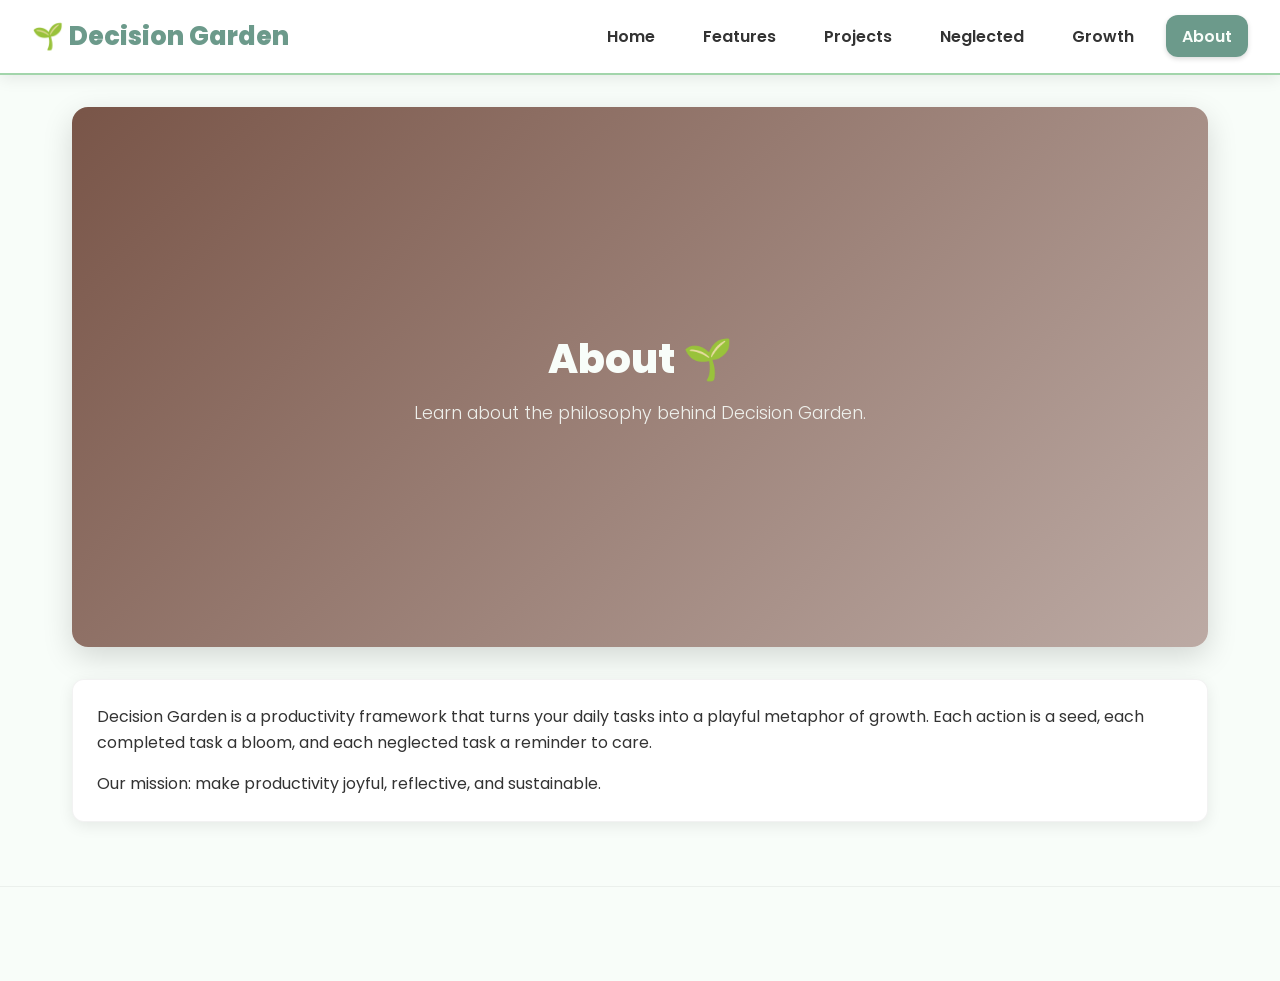
==== about.html @ 7bb875c1 "Add files via upload" ====
<!DOCTYPE html>
<html lang="en">
<head>
  <meta charset="UTF-8">
  <meta name="viewport" content="width=device-width, initial-scale=1">
  <title>Decision Garden | About</title>
  <link rel="stylesheet" href="style.css">
  <link href="https://fonts.googleapis.com/css2?family=Poppins:wght@300;400;600;700;800&display=swap" rel="stylesheet">
</head>
<body class="about">
  <div class="dashboard-wrapper">
    
    <header class="dash-header">
      <div class="logo">🌱 Decision Garden</div>
      <nav class="dash-nav">
        <ul>
          <li><a href="index.html">Home</a></li>
          <li><a href="features.html">Features</a></li>
          <li><a href="projects.html">Projects</a></li>
          <li><a href="neglected.html">Neglected</a></li>
          <li><a href="growth.html">Growth</a></li>
          <li><a href="about.html" class="active">About</a></li>
        </ul>
      </nav>
    </header>

    
    <main class="dash-main">
      <section class="hero-panel small-hero fade-in">
        <div class="hero-content">
          <h1>About 🌱</h1>
          <p>Learn about the philosophy behind Decision Garden.</p>
        </div>
      </section>

      <section class="about-content card slide-up">
        <p>
          Decision Garden is a productivity framework that turns your daily tasks into a playful metaphor of growth. 
          Each action is a seed, each completed task a bloom, and each neglected task a reminder to care.
        </p>
        <p style="margin-top:1rem;">
          Our mission: make productivity joyful, reflective, and sustainable.
        </p>
      </section>
    </main>

    
    <footer class="dash-footer fade-in">
      <p>“Plant your intentions, water with action, harvest growth.”</p>
      <p>© Decision Garden 2025</p>
    </footer>
  </div>

  
</body>
</html>
---- style.css ----
:root {
  --c-primary: #6C9A8B;
  --c-primary-dark: #5A8073;
  --c-secondary: #A2D5AB;
  --c-text-dark: #333;
  --c-text-light: #f8fdf9;
  --c-bg: #F8FDF9;
  --c-card: #fff;
  --c-wilt: #E57373;
  --c-bloom: #4CAF50;
  --c-sprout: #FFC107;
  --shadow: 0 4px 15px rgba(0,0,0,.08);
  --r-lg: 12px;
  --r-xl: 16px;
  --transition: 0.3s ease;
}

* { margin:0; padding:0; box-sizing:border-box; }
html, body { height:100%; width:100%; font-family:'Poppins',sans-serif; background:var(--c-bg); color:var(--c-text-dark); line-height:1.6; overflow-x:hidden; }
a { text-decoration:none; color:inherit; cursor:pointer; }

.dashboard-wrapper { display:flex; flex-direction:column; min-height:100vh; width:100%; }
.dash-main { flex:1; width:100%; padding:2rem; max-width:1200px; margin:0 auto; }

.dash-header { 
  background:rgba(255,255,255,.95); backdrop-filter:blur(10px);
  padding:1rem 2rem; display:flex; justify-content:space-between; align-items:center;
  box-shadow:var(--shadow); position:sticky; top:0; z-index:100; border-bottom:2px solid var(--c-secondary);
}
.logo { font-size:1.6rem; font-weight:800; color:var(--c-primary); display:flex; align-items:center; gap:.5rem; }

.dash-nav ul { list-style:none; display:flex; gap:1rem; }
.dash-nav a { padding:.6rem 1rem; border-radius:var(--r-lg); transition:var(--transition); font-weight:600; }
.dash-nav a.active { background:var(--c-primary); color:var(--c-text-light); box-shadow:0 2px 5px rgba(0,0,0,.15); }
.dash-nav a:hover:not(.active) { background:var(--c-secondary); color:var(--c-text-dark); }

.menu-toggle { display:none; font-size:1.8rem; background:none; border:none; cursor:pointer; color:var(--c-primary); }
.theme-toggle { background:var(--c-secondary); border:none; border-radius:var(--r-lg); padding:.5rem 1rem; cursor:pointer; transition:var(--transition); font-weight:600; }
.theme-toggle:hover { background:var(--c-primary); color:var(--c-text-light); }

@media(max-width:768px){
  .dash-nav { display:none; position:absolute; top:100%; left:0; width:100%; background:var(--c-card); box-shadow:0 4px 12px rgba(0,0,0,.1); padding:1rem 0; z-index:99; }
  .dash-nav.active { display:block; }
  .dash-nav ul { flex-direction:column; align-items:flex-start; padding:0 2rem; }
  .dash-nav li { width:100%; margin-bottom:.5rem; }
  .dash-nav a { display:block; width:100%; text-align:left; }
  .menu-toggle { display:block; }
}

.hero-panel { border-radius:var(--r-xl); padding:3rem; margin-bottom:2rem; text-align:center; box-shadow:0 10px 30px rgba(0,0,0,.15); width:100%; min-height:60vh; display:flex; flex-direction:column; justify-content:center; align-items:center; color:var(--c-text-light); }
.hero-panel h1 { font-size:2.5rem; font-weight:800; margin-bottom:.5rem; }
.hero-panel p { font-size:1.1rem; font-weight:300; opacity:.9; max-width:700px; }
@media(max-width:600px){
  .hero-panel { padding:2rem 1rem; min-height:50vh; }
  .hero-panel h1 { font-size:1.8rem; }
  .hero-panel p { font-size:1rem; }
}

.card, .garden-card { background:var(--c-card); border-radius:var(--r-lg); padding:1.5rem; box-shadow:var(--shadow); transition:var(--transition); border:1px solid rgba(0,0,0,.05); width:100%; }
.card:hover, .garden-card:hover { transform:translateY(-3px); box-shadow:0 8px 20px rgba(0,0,0,.12); cursor:pointer; }

.btn { background:var(--c-primary); color:var(--c-text-light); border:none; padding:.75rem 1.5rem; border-radius:var(--r-lg); font-weight:600; cursor:pointer; transition:var(--transition); text-transform:uppercase; letter-spacing:.5px; }
.btn:hover { background:var(--c-primary-dark); transform:translateY(-2px); box-shadow:0 5px 15px rgba(0,0,0,.15); }
.btn-small { padding:.5rem 1rem; font-size:.9rem; }

.add-task-panel { display:flex; gap:1rem; margin-bottom:2rem; flex-wrap:wrap; }
.add-task-panel input { flex:1; padding:1rem; border:2px solid var(--c-secondary); border-radius:var(--r-lg); font-size:1rem; transition:var(--transition); }
.add-task-panel input:focus { border-color:var(--c-primary); box-shadow:0 0 0 3px rgba(108,154,139,.3); outline:none; }
@media(max-width:600px){ .add-task-panel { flex-direction:column; } .add-task-panel button { width:100%; } }

.task-list { display:flex; flex-direction:column; gap:1rem; margin-bottom:2rem; width:100%; }
.task-card { position:relative; cursor:pointer; padding-right:3rem; border-left:6px solid var(--c-sprout); transition:var(--transition); font-weight:500; display:flex; align-items:center; }
.task-card:hover { transform:translateY(-2px); box-shadow:0 6px 15px rgba(0,0,0,.1); }
.task-card.done { opacity:.8; text-decoration:line-through; border-left-color:var(--c-bloom); }
.task-card.wilt { background:#FEF7F7; border-left-color:var(--c-wilt); opacity:.8; }

.journal-card { background:linear-gradient(to right,var(--c-secondary),var(--c-card) 70%); display:flex; justify-content:space-between; align-items:center; margin-bottom:2rem; border-radius:var(--r-xl); padding:2rem; width:100%; }
.journal-card h2 { color:var(--c-primary); font-weight:700; }
.journal-card p { margin-bottom:1rem; max-width:70%; }
@media(max-width:768px){ .journal-card { flex-direction:column; align-items:flex-start; } .journal-card p { max-width:100%; } .journal-card .btn { margin-top:1rem; width:100%; text-align:center; } }

.stats-cards, .comparison-cards, .features-grid, .garden-grid { display:grid; grid-template-columns:repeat(auto-fit,minmax(200px,1fr)); gap:1.5rem; width:100%; }
.stat-card, .garden-card, .feature-card { text-align:center; padding:1.5rem; border-radius:var(--r-lg); box-shadow:var(--shadow); transition:var(--transition); }
.stat-card h3, .garden-card h3, .feature-card h3 { font-size:1.1rem; font-weight:600; margin-bottom:.5rem; color:var(--c-primary); }
.stat-card p, .garden-card p, .feature-card p { font-size:1rem; line-height:1.4; }
.feature-card, .garden-card { background:#FAFAFA; display:flex; flex-direction:column; justify-content:center; align-items:center; cursor:pointer; }
.feature-card:hover, .garden-card:hover { transform:scale(1.05); }

footer, .dash-footer { padding:1.5rem 2rem; text-align:center; border-top:1px solid rgba(0,0,0,.05); color:#999; font-size:.9rem; margin-top:2rem; width:100%; }

@keyframes fadeIn { from { opacity:0; } to { opacity:1; } }
@keyframes slideUp { from { opacity:0; transform:translateY(20px); } to { opacity:1; transform:translateY(0); } }
.fade-in { animation:fadeIn .8s ease-out forwards; }
.slide-up { animation:slideUp .6s cubic-bezier(.25,.46,.45,.94) forwards; opacity:0; }
.task-list .card:nth-child(1){animation-delay:.2s}
.task-list .card:nth-child(2){animation-delay:.3s}
.task-list .card:nth-child(3){animation-delay:.4s}
.journal-card{animation-delay:.5s}
.stats-cards{animation-delay:.6s}

.home .hero-panel { background:linear-gradient(135deg,#6C9A8B,#A2D5AB); }
.projects .hero-panel { background:linear-gradient(135deg,#388E3C,#8BC34A); }
.neglected .hero-panel { background:linear-gradient(135deg,#FF9800,#FFCC80); }
.growth-comparison .hero-panel { background:linear-gradient(135deg,#00BCD4,#80DEEA); }
.about .hero-panel { background:linear-gradient(135deg,#795548,#BCAAA4); }
.features .hero-panel { background:linear-gradient(135deg,#5E35B1,#9575CD); }
.garden .hero-panel { background:linear-gradient(135deg,#43A047,#81C784); }

body.dark {
  --c-bg: #1A1A1A;
  --c-card: #2A2A2A;
  --c-text-dark: #EEE;
  --c-text-light: #FFF;
  --c-primary: #81C784;
  --c-primary-dark: #4CAF50;
  --c-secondary: #66BB6A;
}

body.dark {
  background: var(--c-bg);
  color: var(--c-text-dark);
}
body.dark .card, body.dark .garden-card, body.dark .feature-card, body.dark .journal-card {
  background: var(--c-card);
  color: var(--c-text-light);
}
body.dark .dash-header {
  background: rgba(30,30,30,0.95);
  border-bottom: 2px solid var(--c-secondary);
}
body.dark .dash-nav a.active { background: var(--c-primary); color: var(--c-text-light); }
body.dark .dash-nav a:hover:not(.active) { background: var(--c-secondary); color: var(--c-text-light); }
body.dark .theme-toggle { background: var(--c-primary); color: var(--c-text-light); }
body.dark .page-hero { color: var(--c-text-light); }
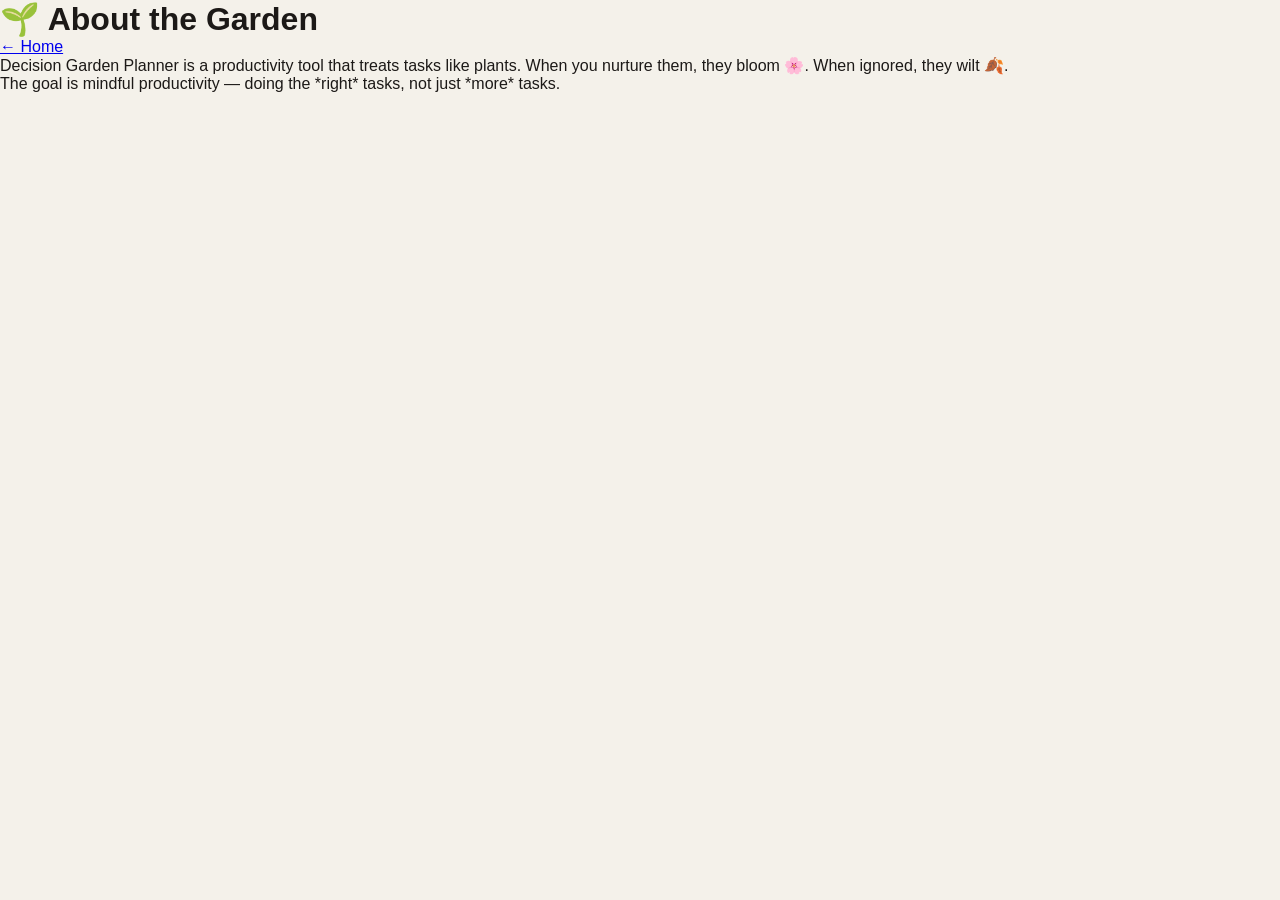
==== commit 48ec4946: "Revise About page content and layout Updated the About page to reflect new content and structure." ====
--- a/about.html
+++ b/about.html
@@ -2,55 +2,25 @@
 <html lang="en">
 <head>
   <meta charset="UTF-8">
-  <meta name="viewport" content="width=device-width, initial-scale=1">
-  <title>Decision Garden | About</title>
+  <title>About – Decision Garden</title>
   <link rel="stylesheet" href="style.css">
-  <link href="https://fonts.googleapis.com/css2?family=Poppins:wght@300;400;600;700;800&display=swap" rel="stylesheet">
 </head>
-<body class="about">
-  <div class="dashboard-wrapper">
-    
-    <header class="dash-header">
-      <div class="logo">🌱 Decision Garden</div>
-      <nav class="dash-nav">
-        <ul>
-          <li><a href="index.html">Home</a></li>
-          <li><a href="features.html">Features</a></li>
-          <li><a href="projects.html">Projects</a></li>
-          <li><a href="neglected.html">Neglected</a></li>
-          <li><a href="growth.html">Growth</a></li>
-          <li><a href="about.html" class="active">About</a></li>
-        </ul>
-      </nav>
-    </header>
+<body>
+  <header>
+    <h1>🌱 About the Garden</h1>
+    <a href="index.html">← Home</a>
+  </header>
 
-    
-    <main class="dash-main">
-      <section class="hero-panel small-hero fade-in">
-        <div class="hero-content">
-          <h1>About 🌱</h1>
-          <p>Learn about the philosophy behind Decision Garden.</p>
-        </div>
-      </section>
-
-      <section class="about-content card slide-up">
-        <p>
-          Decision Garden is a productivity framework that turns your daily tasks into a playful metaphor of growth. 
-          Each action is a seed, each completed task a bloom, and each neglected task a reminder to care.
-        </p>
-        <p style="margin-top:1rem;">
-          Our mission: make productivity joyful, reflective, and sustainable.
-        </p>
-      </section>
-    </main>
-
-    
-    <footer class="dash-footer fade-in">
-      <p>“Plant your intentions, water with action, harvest growth.”</p>
-      <p>© Decision Garden 2025</p>
-    </footer>
-  </div>
-
-  
+  <section class="card">
+    <p>
+      Decision Garden Planner is a productivity tool that treats tasks
+      like plants. When you nurture them, they bloom 🌸.
+      When ignored, they wilt 🍂.
+    </p>
+    <p>
+      The goal is mindful productivity — doing the *right* tasks,
+      not just *more* tasks.
+    </p>
+  </section>
 </body>
-</html>+</html>
--- a/style.css
+++ b/style.css
@@ -1,134 +1,94 @@
 :root {
-  --c-primary: #6C9A8B;
-  --c-primary-dark: #5A8073;
-  --c-secondary: #A2D5AB;
-  --c-text-dark: #333;
-  --c-text-light: #f8fdf9;
-  --c-bg: #F8FDF9;
-  --c-card: #fff;
-  --c-wilt: #E57373;
-  --c-bloom: #4CAF50;
-  --c-sprout: #FFC107;
-  --shadow: 0 4px 15px rgba(0,0,0,.08);
-  --r-lg: 12px;
-  --r-xl: 16px;
-  --transition: 0.3s ease;
+    --sage: #8ba888;
+    --forest: #2d4739;
+    --earth: #f4f1ea;
+    --bloom: #e5989b;
+    --neglect-gray: #a8a29e;
+    --text: #1c1917;
 }
 
-* { margin:0; padding:0; box-sizing:border-box; }
-html, body { height:100%; width:100%; font-family:'Poppins',sans-serif; background:var(--c-bg); color:var(--c-text-dark); line-height:1.6; overflow-x:hidden; }
-a { text-decoration:none; color:inherit; cursor:pointer; }
+* { margin: 0; padding: 0; box-sizing: border-box; }
 
-.dashboard-wrapper { display:flex; flex-direction:column; min-height:100vh; width:100%; }
-.dash-main { flex:1; width:100%; padding:2rem; max-width:1200px; margin:0 auto; }
-
-.dash-header { 
-  background:rgba(255,255,255,.95); backdrop-filter:blur(10px);
-  padding:1rem 2rem; display:flex; justify-content:space-between; align-items:center;
-  box-shadow:var(--shadow); position:sticky; top:0; z-index:100; border-bottom:2px solid var(--c-secondary);
-}
-.logo { font-size:1.6rem; font-weight:800; color:var(--c-primary); display:flex; align-items:center; gap:.5rem; }
-
-.dash-nav ul { list-style:none; display:flex; gap:1rem; }
-.dash-nav a { padding:.6rem 1rem; border-radius:var(--r-lg); transition:var(--transition); font-weight:600; }
-.dash-nav a.active { background:var(--c-primary); color:var(--c-text-light); box-shadow:0 2px 5px rgba(0,0,0,.15); }
-.dash-nav a:hover:not(.active) { background:var(--c-secondary); color:var(--c-text-dark); }
-
-.menu-toggle { display:none; font-size:1.8rem; background:none; border:none; cursor:pointer; color:var(--c-primary); }
-.theme-toggle { background:var(--c-secondary); border:none; border-radius:var(--r-lg); padding:.5rem 1rem; cursor:pointer; transition:var(--transition); font-weight:600; }
-.theme-toggle:hover { background:var(--c-primary); color:var(--c-text-light); }
-
-@media(max-width:768px){
-  .dash-nav { display:none; position:absolute; top:100%; left:0; width:100%; background:var(--c-card); box-shadow:0 4px 12px rgba(0,0,0,.1); padding:1rem 0; z-index:99; }
-  .dash-nav.active { display:block; }
-  .dash-nav ul { flex-direction:column; align-items:flex-start; padding:0 2rem; }
-  .dash-nav li { width:100%; margin-bottom:.5rem; }
-  .dash-nav a { display:block; width:100%; text-align:left; }
-  .menu-toggle { display:block; }
+body {
+    background-color: var(--earth);
+    color: var(--text);
+    font-family: 'Quicksand', sans-serif; /* A soft, rounded font */
+    overflow-x: hidden;
 }
 
-.hero-panel { border-radius:var(--r-xl); padding:3rem; margin-bottom:2rem; text-align:center; box-shadow:0 10px 30px rgba(0,0,0,.15); width:100%; min-height:60vh; display:flex; flex-direction:column; justify-content:center; align-items:center; color:var(--c-text-light); }
-.hero-panel h1 { font-size:2.5rem; font-weight:800; margin-bottom:.5rem; }
-.hero-panel p { font-size:1.1rem; font-weight:300; opacity:.9; max-width:700px; }
-@media(max-width:600px){
-  .hero-panel { padding:2rem 1rem; min-height:50vh; }
-  .hero-panel h1 { font-size:1.8rem; }
-  .hero-panel p { font-size:1rem; }
+/* Navigation */
+nav {
+    display: flex;
+    justify-content: space-between;
+    align-items: center;
+    padding: 1.5rem 5%;
+    background: rgba(244, 241, 234, 0.8);
+    backdrop-filter: blur(10px);
+    position: sticky;
+    top: 0;
+    z-index: 1000;
 }
 
-.card, .garden-card { background:var(--c-card); border-radius:var(--r-lg); padding:1.5rem; box-shadow:var(--shadow); transition:var(--transition); border:1px solid rgba(0,0,0,.05); width:100%; }
-.card:hover, .garden-card:hover { transform:translateY(-3px); box-shadow:0 8px 20px rgba(0,0,0,.12); cursor:pointer; }
+.logo { font-size: 1.5rem; font-weight: 700; color: var(--forest); }
 
-.btn { background:var(--c-primary); color:var(--c-text-light); border:none; padding:.75rem 1.5rem; border-radius:var(--r-lg); font-weight:600; cursor:pointer; transition:var(--transition); text-transform:uppercase; letter-spacing:.5px; }
-.btn:hover { background:var(--c-primary-dark); transform:translateY(-2px); box-shadow:0 5px 15px rgba(0,0,0,.15); }
-.btn-small { padding:.5rem 1rem; font-size:.9rem; }
+.nav-links { display: flex; list-style: none; gap: 2rem; }
 
-.add-task-panel { display:flex; gap:1rem; margin-bottom:2rem; flex-wrap:wrap; }
-.add-task-panel input { flex:1; padding:1rem; border:2px solid var(--c-secondary); border-radius:var(--r-lg); font-size:1rem; transition:var(--transition); }
-.add-task-panel input:focus { border-color:var(--c-primary); box-shadow:0 0 0 3px rgba(108,154,139,.3); outline:none; }
-@media(max-width:600px){ .add-task-panel { flex-direction:column; } .add-task-panel button { width:100%; } }
+.nav-links a { text-decoration: none; color: var(--forest); font-weight: 500; }
 
-.task-list { display:flex; flex-direction:column; gap:1rem; margin-bottom:2rem; width:100%; }
-.task-card { position:relative; cursor:pointer; padding-right:3rem; border-left:6px solid var(--c-sprout); transition:var(--transition); font-weight:500; display:flex; align-items:center; }
-.task-card:hover { transform:translateY(-2px); box-shadow:0 6px 15px rgba(0,0,0,.1); }
-.task-card.done { opacity:.8; text-decoration:line-through; border-left-color:var(--c-bloom); }
-.task-card.wilt { background:#FEF7F7; border-left-color:var(--c-wilt); opacity:.8; }
-
-.journal-card { background:linear-gradient(to right,var(--c-secondary),var(--c-card) 70%); display:flex; justify-content:space-between; align-items:center; margin-bottom:2rem; border-radius:var(--r-xl); padding:2rem; width:100%; }
-.journal-card h2 { color:var(--c-primary); font-weight:700; }
-.journal-card p { margin-bottom:1rem; max-width:70%; }
-@media(max-width:768px){ .journal-card { flex-direction:column; align-items:flex-start; } .journal-card p { max-width:100%; } .journal-card .btn { margin-top:1rem; width:100%; text-align:center; } }
-
-.stats-cards, .comparison-cards, .features-grid, .garden-grid { display:grid; grid-template-columns:repeat(auto-fit,minmax(200px,1fr)); gap:1.5rem; width:100%; }
-.stat-card, .garden-card, .feature-card { text-align:center; padding:1.5rem; border-radius:var(--r-lg); box-shadow:var(--shadow); transition:var(--transition); }
-.stat-card h3, .garden-card h3, .feature-card h3 { font-size:1.1rem; font-weight:600; margin-bottom:.5rem; color:var(--c-primary); }
-.stat-card p, .garden-card p, .feature-card p { font-size:1rem; line-height:1.4; }
-.feature-card, .garden-card { background:#FAFAFA; display:flex; flex-direction:column; justify-content:center; align-items:center; cursor:pointer; }
-.feature-card:hover, .garden-card:hover { transform:scale(1.05); }
-
-footer, .dash-footer { padding:1.5rem 2rem; text-align:center; border-top:1px solid rgba(0,0,0,.05); color:#999; font-size:.9rem; margin-top:2rem; width:100%; }
-
-@keyframes fadeIn { from { opacity:0; } to { opacity:1; } }
-@keyframes slideUp { from { opacity:0; transform:translateY(20px); } to { opacity:1; transform:translateY(0); } }
-.fade-in { animation:fadeIn .8s ease-out forwards; }
-.slide-up { animation:slideUp .6s cubic-bezier(.25,.46,.45,.94) forwards; opacity:0; }
-.task-list .card:nth-child(1){animation-delay:.2s}
-.task-list .card:nth-child(2){animation-delay:.3s}
-.task-list .card:nth-child(3){animation-delay:.4s}
-.journal-card{animation-delay:.5s}
-.stats-cards{animation-delay:.6s}
-
-.home .hero-panel { background:linear-gradient(135deg,#6C9A8B,#A2D5AB); }
-.projects .hero-panel { background:linear-gradient(135deg,#388E3C,#8BC34A); }
-.neglected .hero-panel { background:linear-gradient(135deg,#FF9800,#FFCC80); }
-.growth-comparison .hero-panel { background:linear-gradient(135deg,#00BCD4,#80DEEA); }
-.about .hero-panel { background:linear-gradient(135deg,#795548,#BCAAA4); }
-.features .hero-panel { background:linear-gradient(135deg,#5E35B1,#9575CD); }
-.garden .hero-panel { background:linear-gradient(135deg,#43A047,#81C784); }
-
-body.dark {
-  --c-bg: #1A1A1A;
-  --c-card: #2A2A2A;
-  --c-text-dark: #EEE;
-  --c-text-light: #FFF;
-  --c-primary: #81C784;
-  --c-primary-dark: #4CAF50;
-  --c-secondary: #66BB6A;
+/* Hero Section */
+.hero {
+    text-align: center;
+    padding: 100px 10%;
+    background: linear-gradient(to bottom, #d9e4dd, var(--earth));
 }
 
-body.dark {
-  background: var(--c-bg);
-  color: var(--c-text-dark);
+.hero h1 { font-size: 3.5rem; color: var(--forest); margin-bottom: 1rem; }
+
+/* Garden Grid (Task Area) */
+.garden-plot {
+    display: grid;
+    grid-template-columns: repeat(auto-fill, minmax(150px, 1fr));
+    gap: 30px;
+    padding: 40px 0;
 }
-body.dark .card, body.dark .garden-card, body.dark .feature-card, body.dark .journal-card {
-  background: var(--c-card);
-  color: var(--c-text-light);
+
+/* Task Seeds/Plants */
+.seed-card {
+    background: white;
+    border-radius: 50% 50% 20% 20%;
+    padding: 20px;
+    text-align: center;
+    border: 2px solid var(--sage);
+    transition: 0.3s;
+    cursor: pointer;
 }
-body.dark .dash-header {
-  background: rgba(30,30,30,0.95);
-  border-bottom: 2px solid var(--c-secondary);
+
+.seed-card:hover { transform: scale(1.05); }
+
+.status-seed { border-bottom: 8px solid #d4a373; } /* Brown for earth */
+.status-growth { border-bottom: 8px solid var(--sage); }
+.status-bloom { border-bottom: 8px solid var(--bloom); }
+
+/* Forms */
+.input-group {
+    max-width: 500px;
+    margin: 20px auto;
+    display: flex;
+    gap: 10px;
 }
-body.dark .dash-nav a.active { background: var(--c-primary); color: var(--c-text-light); }
-body.dark .dash-nav a:hover:not(.active) { background: var(--c-secondary); color: var(--c-text-light); }
-body.dark .theme-toggle { background: var(--c-primary); color: var(--c-text-light); }
-body.dark .page-hero { color: var(--c-text-light); }+
+input {
+    flex: 1;
+    padding: 12px;
+    border: 1px solid var(--sage);
+    border-radius: 25px;
+}
+
+.btn-plant {
+    padding: 12px 25px;
+    background: var(--forest);
+    color: white;
+    border: none;
+    border-radius: 25px;
+    cursor: pointer;
+}
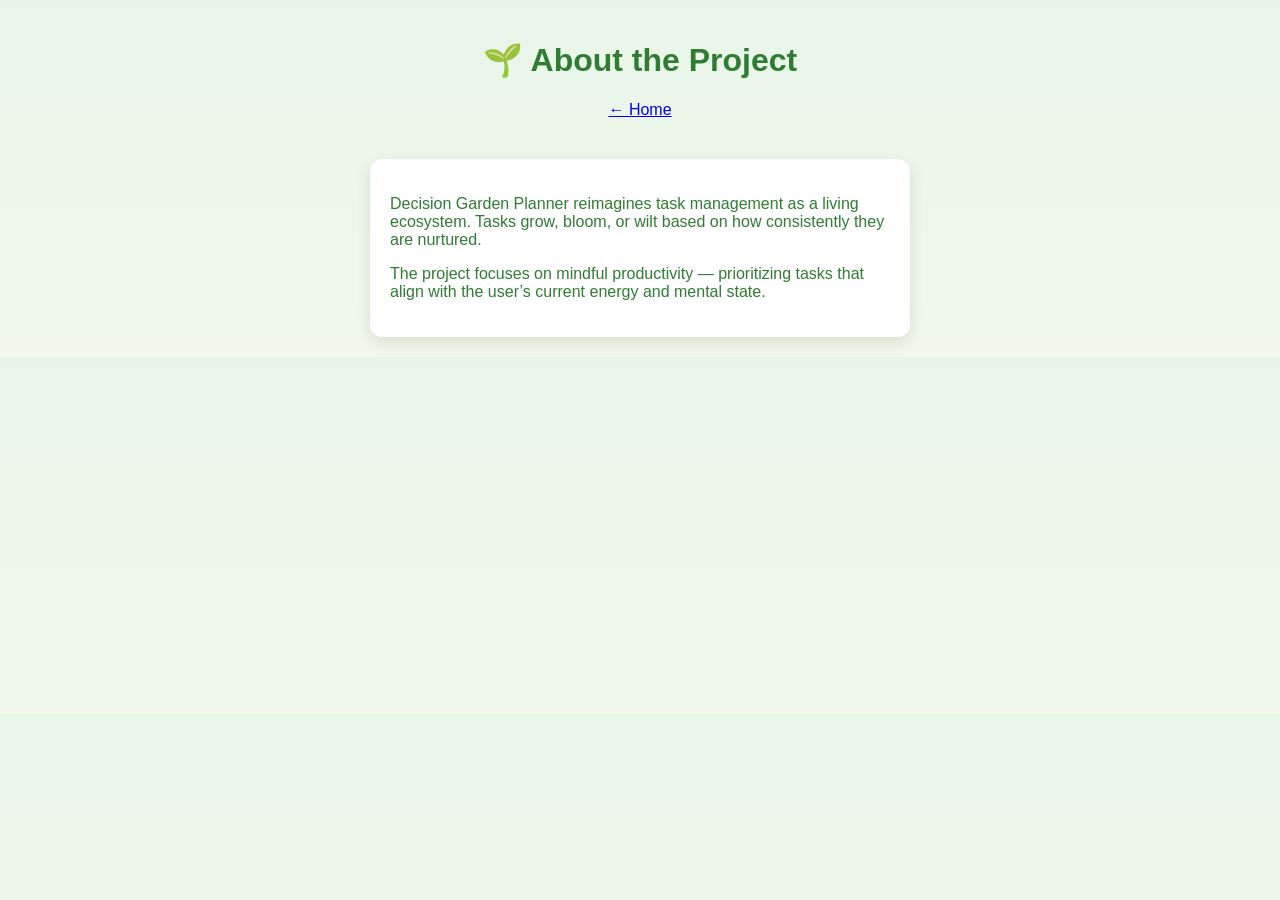
==== commit c26d437c: "Revise About page content and title Updated content and title to better reflect the project." ====
--- a/about.html
+++ b/about.html
@@ -2,25 +2,24 @@
 <html lang="en">
 <head>
   <meta charset="UTF-8">
-  <title>About – Decision Garden</title>
+  <title>About</title>
   <link rel="stylesheet" href="style.css">
 </head>
 <body>
-  <header>
-    <h1>🌱 About the Garden</h1>
-    <a href="index.html">← Home</a>
-  </header>
+<header>
+  <h1>🌱 About the Project</h1>
+  <a href="index.html">← Home</a>
+</header>
 
-  <section class="card">
-    <p>
-      Decision Garden Planner is a productivity tool that treats tasks
-      like plants. When you nurture them, they bloom 🌸.
-      When ignored, they wilt 🍂.
-    </p>
-    <p>
-      The goal is mindful productivity — doing the *right* tasks,
-      not just *more* tasks.
-    </p>
-  </section>
+<section class="card">
+  <p>
+    Decision Garden Planner reimagines task management as a living ecosystem.
+    Tasks grow, bloom, or wilt based on how consistently they are nurtured.
+  </p>
+  <p>
+    The project focuses on mindful productivity — prioritizing tasks that align
+    with the user’s current energy and mental state.
+  </p>
+</section>
 </body>
 </html>
--- a/style.css
+++ b/style.css
@@ -1,94 +1,65 @@
-:root {
-    --sage: #8ba888;
-    --forest: #2d4739;
-    --earth: #f4f1ea;
-    --bloom: #e5989b;
-    --neglect-gray: #a8a29e;
-    --text: #1c1917;
+body {
+  font-family: 'Segoe UI', sans-serif;
+  margin: 0;
+  background: linear-gradient(#e8f5e9, #f1f8e9);
+  color: #2e7d32;
 }
 
-* { margin: 0; padding: 0; box-sizing: border-box; }
-
-body {
-    background-color: var(--earth);
-    color: var(--text);
-    font-family: 'Quicksand', sans-serif; /* A soft, rounded font */
-    overflow-x: hidden;
+header {
+  text-align: center;
+  padding: 20px;
 }
 
-/* Navigation */
-nav {
-    display: flex;
-    justify-content: space-between;
-    align-items: center;
-    padding: 1.5rem 5%;
-    background: rgba(244, 241, 234, 0.8);
-    backdrop-filter: blur(10px);
-    position: sticky;
-    top: 0;
-    z-index: 1000;
+nav a {
+  margin: 0 10px;
+  text-decoration: none;
+  color: #388e3c;
+  font-weight: bold;
 }
 
-.logo { font-size: 1.5rem; font-weight: 700; color: var(--forest); }
-
-.nav-links { display: flex; list-style: none; gap: 2rem; }
-
-.nav-links a { text-decoration: none; color: var(--forest); font-weight: 500; }
-
-/* Hero Section */
 .hero {
-    text-align: center;
-    padding: 100px 10%;
-    background: linear-gradient(to bottom, #d9e4dd, var(--earth));
+  text-align: center;
+  padding: 40px;
 }
 
-.hero h1 { font-size: 3.5rem; color: var(--forest); margin-bottom: 1rem; }
-
-/* Garden Grid (Task Area) */
-.garden-plot {
-    display: grid;
-    grid-template-columns: repeat(auto-fill, minmax(150px, 1fr));
-    gap: 30px;
-    padding: 40px 0;
+.btn {
+  background: #66bb6a;
+  padding: 12px 20px;
+  color: white;
+  border-radius: 8px;
+  text-decoration: none;
 }
 
-/* Task Seeds/Plants */
-.seed-card {
-    background: white;
-    border-radius: 50% 50% 20% 20%;
-    padding: 20px;
-    text-align: center;
-    border: 2px solid var(--sage);
-    transition: 0.3s;
-    cursor: pointer;
+.card {
+  background: white;
+  margin: 20px auto;
+  padding: 20px;
+  width: 90%;
+  max-width: 500px;
+  border-radius: 12px;
+  box-shadow: 0 5px 15px rgba(0,0,0,0.1);
 }
 
-.seed-card:hover { transform: scale(1.05); }
-
-.status-seed { border-bottom: 8px solid #d4a373; } /* Brown for earth */
-.status-growth { border-bottom: 8px solid var(--sage); }
-.status-bloom { border-bottom: 8px solid var(--bloom); }
-
-/* Forms */
-.input-group {
-    max-width: 500px;
-    margin: 20px auto;
-    display: flex;
-    gap: 10px;
+.grid {
+  display: grid;
+  grid-template-columns: repeat(auto-fit, minmax(200px, 1fr));
+  gap: 20px;
+  padding: 20px;
 }
 
-input {
-    flex: 1;
-    padding: 12px;
-    border: 1px solid var(--sage);
-    border-radius: 25px;
+.garden {
+  display: flex;
+  justify-content: center;
+  gap: 20px;
+  padding: 40px;
 }
 
-.btn-plant {
-    padding: 12px 25px;
-    background: var(--forest);
-    color: white;
-    border: none;
-    border-radius: 25px;
-    cursor: pointer;
+.plant {
+  font-size: 1.2em;
+  padding: 15px;
+  border-radius: 10px;
 }
+
+.bloom { background: #c8e6c9; }
+.grow { background: #fff9c4; }
+.wilt { background: #ef9a9a; }
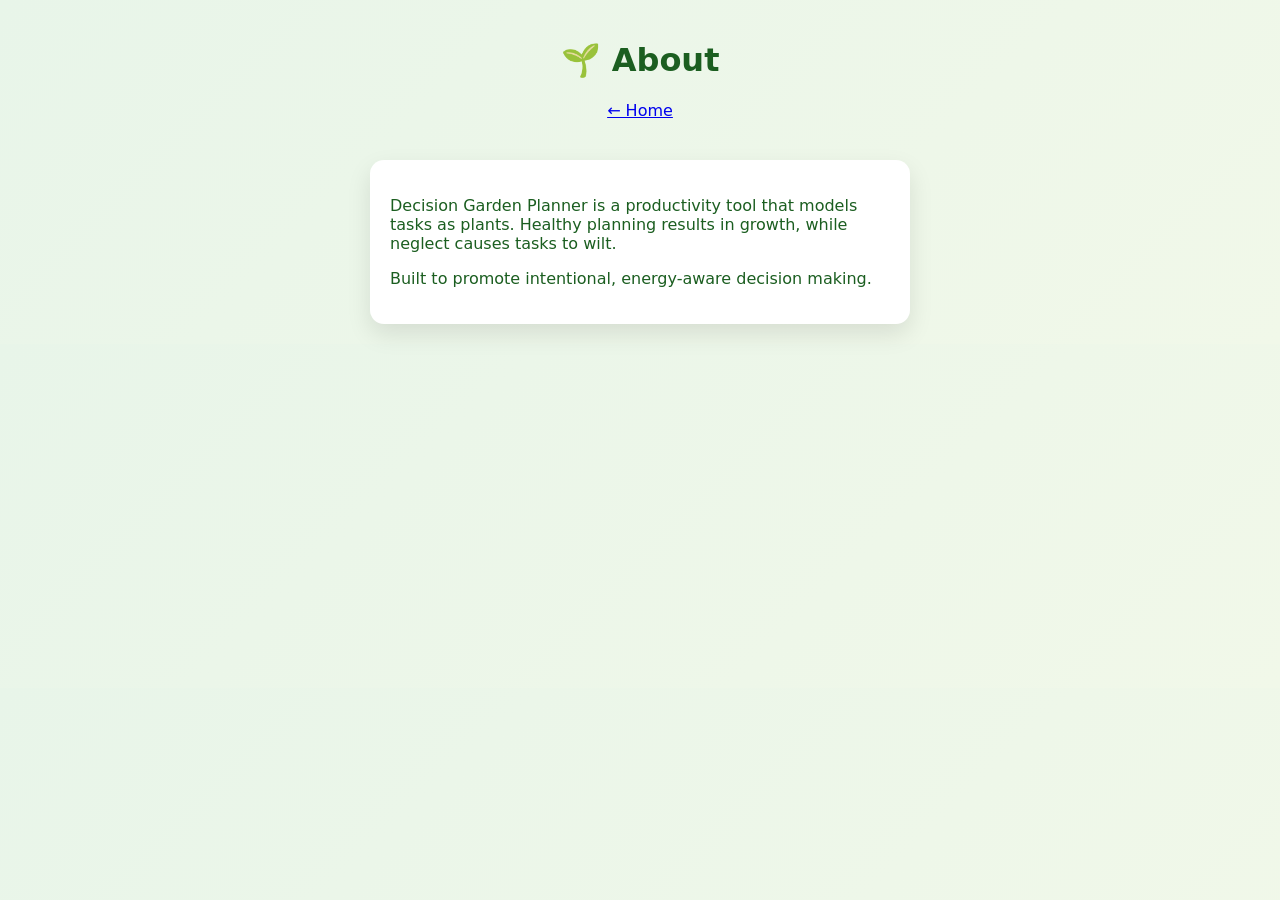
==== commit ebe29720: "Update about.html" ====
--- a/about.html
+++ b/about.html
@@ -1,25 +1,26 @@
 <!DOCTYPE html>
-<html lang="en">
+<html>
 <head>
   <meta charset="UTF-8">
   <title>About</title>
   <link rel="stylesheet" href="style.css">
 </head>
 <body>
+
 <header>
-  <h1>🌱 About the Project</h1>
+  <h1>🌱 About</h1>
   <a href="index.html">← Home</a>
 </header>
 
 <section class="card">
   <p>
-    Decision Garden Planner reimagines task management as a living ecosystem.
-    Tasks grow, bloom, or wilt based on how consistently they are nurtured.
+    Decision Garden Planner is a productivity tool that models tasks as plants.
+    Healthy planning results in growth, while neglect causes tasks to wilt.
   </p>
   <p>
-    The project focuses on mindful productivity — prioritizing tasks that align
-    with the user’s current energy and mental state.
+    Built to promote intentional, energy-aware decision making.
   </p>
 </section>
+
 </body>
 </html>
--- a/style.css
+++ b/style.css
@@ -1,8 +1,8 @@
 body {
-  font-family: 'Segoe UI', sans-serif;
+  font-family: Inter, system-ui, sans-serif;
   margin: 0;
-  background: linear-gradient(#e8f5e9, #f1f8e9);
-  color: #2e7d32;
+  background: linear-gradient(135deg, #e8f5e9, #f1f8e9);
+  color: #1b5e20;
 }
 
 header {
@@ -11,21 +11,21 @@
 }
 
 nav a {
-  margin: 0 10px;
+  margin: 0 12px;
+  font-weight: 600;
   text-decoration: none;
-  color: #388e3c;
-  font-weight: bold;
+  color: #2e7d32;
 }
 
 .hero {
   text-align: center;
-  padding: 40px;
+  padding: 50px 20px;
 }
 
 .btn {
-  background: #66bb6a;
+  background: #43a047;
+  color: white;
   padding: 12px 20px;
-  color: white;
   border-radius: 8px;
   text-decoration: none;
 }
@@ -34,32 +34,32 @@
   background: white;
   margin: 20px auto;
   padding: 20px;
-  width: 90%;
   max-width: 500px;
-  border-radius: 12px;
-  box-shadow: 0 5px 15px rgba(0,0,0,0.1);
+  border-radius: 14px;
+  box-shadow: 0 10px 25px rgba(0,0,0,0.1);
 }
 
 .grid {
   display: grid;
-  grid-template-columns: repeat(auto-fit, minmax(200px, 1fr));
+  grid-template-columns: repeat(auto-fit, minmax(220px, 1fr));
   gap: 20px;
   padding: 20px;
 }
 
 .garden {
   display: flex;
+  flex-wrap: wrap;
   justify-content: center;
-  gap: 20px;
-  padding: 40px;
+  gap: 15px;
+  padding: 30px;
 }
 
 .plant {
-  font-size: 1.2em;
   padding: 15px;
-  border-radius: 10px;
+  border-radius: 12px;
+  font-weight: 600;
 }
 
 .bloom { background: #c8e6c9; }
 .grow { background: #fff9c4; }
-.wilt { background: #ef9a9a; }
+.wilt { background: #ffcdd2; }
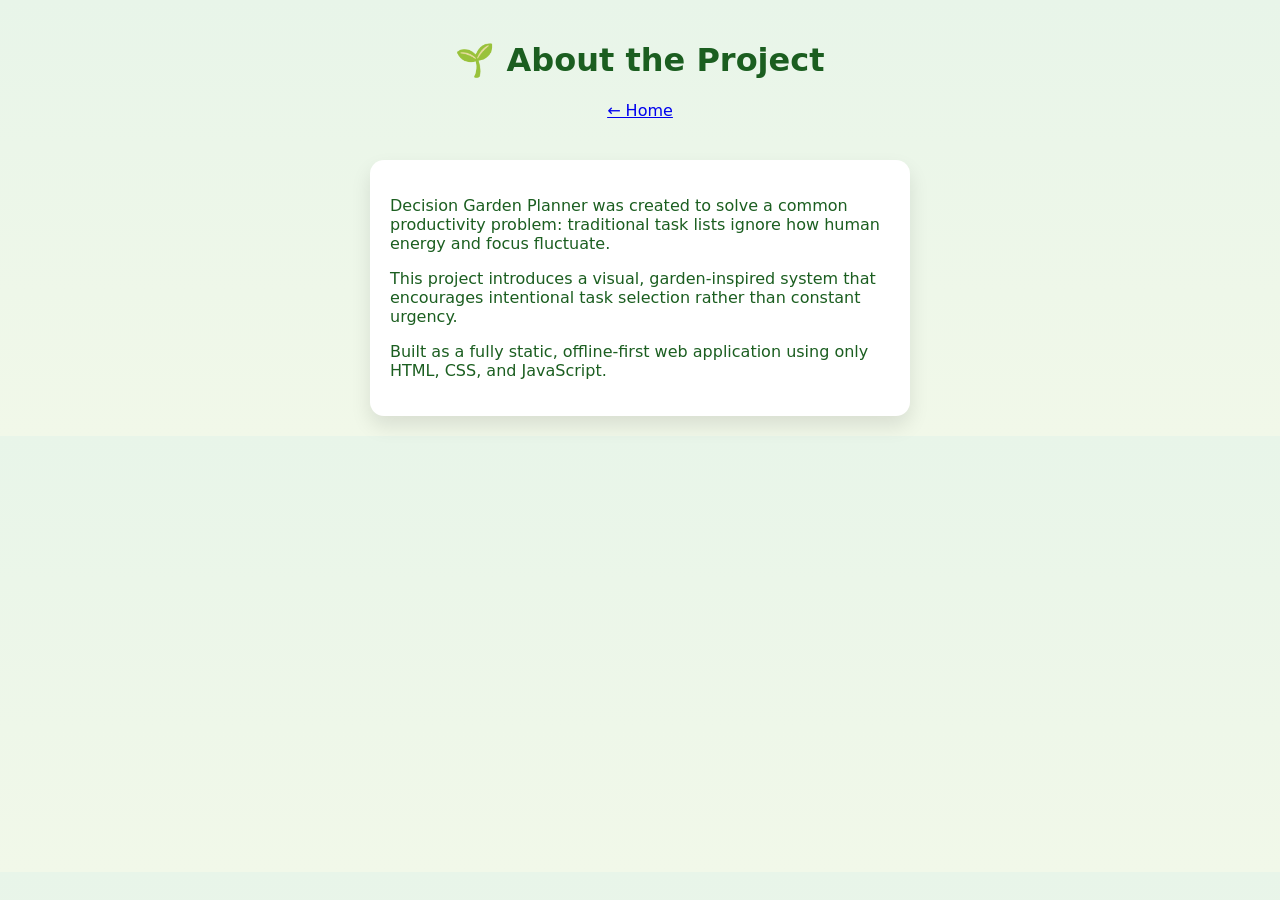
==== commit 5f2fd84e: "Update about.html" ====
--- a/about.html
+++ b/about.html
@@ -1,26 +1,34 @@
 <!DOCTYPE html>
-<html>
+<html lang="en">
 <head>
   <meta charset="UTF-8">
+  <meta name="viewport" content="width=device-width, initial-scale=1">
   <title>About</title>
   <link rel="stylesheet" href="style.css">
 </head>
 <body>
 
 <header>
-  <h1>🌱 About</h1>
+  <h1>🌱 About the Project</h1>
   <a href="index.html">← Home</a>
 </header>
 
+<main>
 <section class="card">
   <p>
-    Decision Garden Planner is a productivity tool that models tasks as plants.
-    Healthy planning results in growth, while neglect causes tasks to wilt.
+    Decision Garden Planner was created to solve a common productivity problem:
+    traditional task lists ignore how human energy and focus fluctuate.
   </p>
   <p>
-    Built to promote intentional, energy-aware decision making.
+    This project introduces a visual, garden-inspired system that encourages
+    intentional task selection rather than constant urgency.
+  </p>
+  <p>
+    Built as a fully static, offline-first web application using only
+    HTML, CSS, and JavaScript.
   </p>
 </section>
+</main>
 
 </body>
 </html>
--- a/style.css
+++ b/style.css
@@ -1,7 +1,7 @@
 body {
-  font-family: Inter, system-ui, sans-serif;
   margin: 0;
-  background: linear-gradient(135deg, #e8f5e9, #f1f8e9);
+  font-family: system-ui, sans-serif;
+  background: linear-gradient(#e8f5e9, #f1f8e9);
   color: #1b5e20;
 }
 
@@ -11,10 +11,10 @@
 }
 
 nav a {
-  margin: 0 12px;
-  font-weight: 600;
+  margin: 0 10px;
+  font-weight: bold;
+  color: #2e7d32;
   text-decoration: none;
-  color: #2e7d32;
 }
 
 .hero {
@@ -32,16 +32,16 @@
 
 .card {
   background: white;
+  padding: 20px;
   margin: 20px auto;
-  padding: 20px;
   max-width: 500px;
   border-radius: 14px;
-  box-shadow: 0 10px 25px rgba(0,0,0,0.1);
+  box-shadow: 0 10px 20px rgba(0,0,0,0.1);
 }
 
 .grid {
   display: grid;
-  grid-template-columns: repeat(auto-fit, minmax(220px, 1fr));
+  grid-template-columns: repeat(auto-fit, minmax(220px,1fr));
   gap: 20px;
   padding: 20px;
 }
@@ -49,17 +49,39 @@
 .garden {
   display: flex;
   flex-wrap: wrap;
-  justify-content: center;
   gap: 15px;
   padding: 30px;
+  justify-content: center;
 }
 
 .plant {
-  padding: 15px;
-  border-radius: 12px;
-  font-weight: 600;
+  padding: 12px;
+  border-radius: 10px;
+  font-weight: bold;
 }
 
 .bloom { background: #c8e6c9; }
 .grow { background: #fff9c4; }
 .wilt { background: #ffcdd2; }
+
+.draggable-list li {
+  padding: 10px;
+  margin: 6px 0;
+  background: #e8f5e9;
+  border-radius: 8px;
+  cursor: grab;
+}
+
+.chart {
+  height: 150px;
+  background: #e0f2f1;
+  border-radius: 10px;
+  overflow: hidden;
+}
+
+#bar {
+  height: 100%;
+  width: 0%;
+  background: #43a047;
+  transition: width 0.6s;
+}
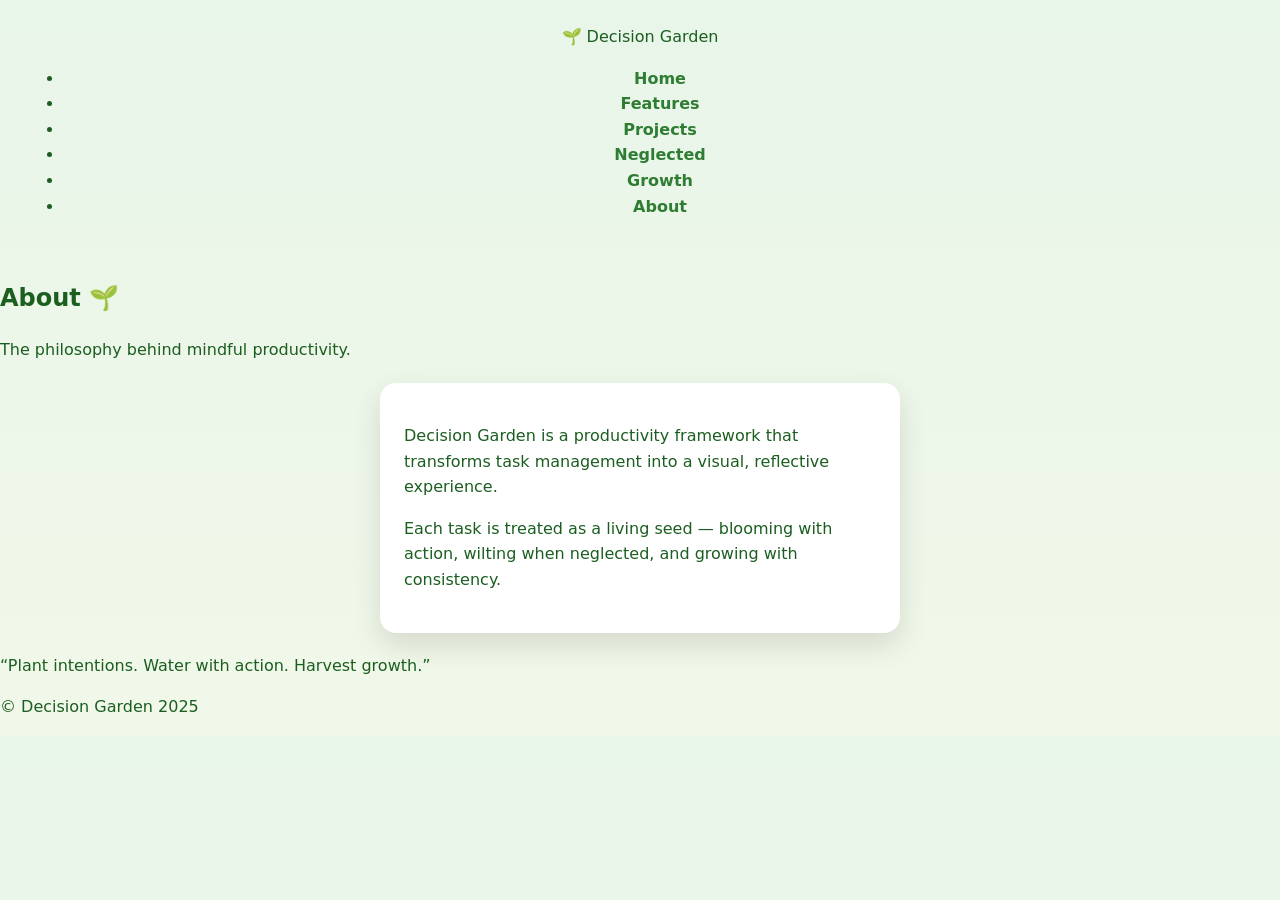
==== commit 21c9bab6: "Update about.html" ====
--- a/about.html
+++ b/about.html
@@ -3,32 +3,51 @@
 <head>
   <meta charset="UTF-8">
   <meta name="viewport" content="width=device-width, initial-scale=1">
-  <title>About</title>
+  <title>Decision Garden | About</title>
   <link rel="stylesheet" href="style.css">
+  <link href="https://fonts.googleapis.com/css2?family=Poppins:wght@300;400;600;700;800&display=swap" rel="stylesheet">
 </head>
-<body>
+<body class="about">
+  <div class="dashboard-wrapper">
 
-<header>
-  <h1>🌱 About the Project</h1>
-  <a href="index.html">← Home</a>
-</header>
+    <header class="dash-header">
+      <div class="logo">🌱 Decision Garden</div>
+      <nav class="dash-nav">
+        <ul>
+          <li><a href="index.html">Home</a></li>
+          <li><a href="features.html">Features</a></li>
+          <li><a href="projects.html">Projects</a></li>
+          <li><a href="neglected.html">Neglected</a></li>
+          <li><a href="growth.html">Growth</a></li>
+          <li><a href="about.html" class="active">About</a></li>
+        </ul>
+      </nav>
+    </header>
 
-<main>
-<section class="card">
-  <p>
-    Decision Garden Planner was created to solve a common productivity problem:
-    traditional task lists ignore how human energy and focus fluctuate.
-  </p>
-  <p>
-    This project introduces a visual, garden-inspired system that encourages
-    intentional task selection rather than constant urgency.
-  </p>
-  <p>
-    Built as a fully static, offline-first web application using only
-    HTML, CSS, and JavaScript.
-  </p>
-</section>
-</main>
+    <main class="dash-main">
+      <section class="hero-panel small-hero fade-in">
+        <div class="hero-content">
+          <h1>About 🌱</h1>
+          <p>The philosophy behind mindful productivity.</p>
+        </div>
+      </section>
 
+      <section class="about-content card slide-up">
+        <p>
+          Decision Garden is a productivity framework that transforms task
+          management into a visual, reflective experience.
+        </p>
+        <p>
+          Each task is treated as a living seed — blooming with action,
+          wilting when neglected, and growing with consistency.
+        </p>
+      </section>
+    </main>
+
+    <footer class="dash-footer fade-in">
+      <p>“Plant intentions. Water with action. Harvest growth.”</p>
+      <p>© Decision Garden 2025</p>
+    </footer>
+  </div>
 </body>
 </html>
--- a/style.css
+++ b/style.css
@@ -1,47 +1,62 @@
+* {
+  box-sizing: border-box;
+}
+
 body {
   margin: 0;
   font-family: system-ui, sans-serif;
   background: linear-gradient(#e8f5e9, #f1f8e9);
   color: #1b5e20;
+  line-height: 1.6;
 }
 
 header {
   text-align: center;
-  padding: 20px;
+  padding: 24px;
+}
+
+.subtitle {
+  max-width: 600px;
+  margin: auto;
 }
 
 nav a {
   margin: 0 10px;
-  font-weight: bold;
+  font-weight: 600;
   color: #2e7d32;
   text-decoration: none;
 }
 
+nav a:focus {
+  outline: 3px solid #66bb6a;
+}
+
 .hero {
   text-align: center;
-  padding: 50px 20px;
+  padding: 60px 20px;
 }
 
 .btn {
+  display: inline-block;
   background: #43a047;
   color: white;
-  padding: 12px 20px;
-  border-radius: 8px;
+  padding: 14px 24px;
+  border-radius: 10px;
   text-decoration: none;
 }
 
 .card {
   background: white;
-  padding: 20px;
+  padding: 24px;
   margin: 20px auto;
-  max-width: 500px;
-  border-radius: 14px;
-  box-shadow: 0 10px 20px rgba(0,0,0,0.1);
+  max-width: 520px;
+  border-radius: 16px;
+  box-shadow: 0 12px 30px rgba(0,0,0,0.12);
 }
 
 .grid {
   display: grid;
-  grid-template-columns: repeat(auto-fit, minmax(220px,1fr));
+  grid-template-columns: repeat(auto-fit, minmax(260px, 1fr));
   gap: 20px;
   padding: 20px;
 }
@@ -49,33 +64,43 @@
 .garden {
   display: flex;
   flex-wrap: wrap;
-  gap: 15px;
+  gap: 16px;
   padding: 30px;
   justify-content: center;
 }
 
 .plant {
-  padding: 12px;
-  border-radius: 10px;
-  font-weight: bold;
+  padding: 14px;
+  border-radius: 12px;
+  font-weight: 600;
+  animation: pop 0.4s ease;
 }
 
 .bloom { background: #c8e6c9; }
 .grow { background: #fff9c4; }
-.wilt { background: #ffcdd2; }
+
+@keyframes pop {
+  from { transform: scale(0.9); opacity: 0; }
+  to { transform: scale(1); opacity: 1; }
+}
 
 .draggable-list li {
-  padding: 10px;
-  margin: 6px 0;
+  padding: 12px;
+  margin: 8px 0;
   background: #e8f5e9;
-  border-radius: 8px;
+  border-radius: 10px;
   cursor: grab;
+  transition: transform 0.2s, opacity 0.2s;
+}
+
+.draggable-list li:active {
+  opacity: 0.6;
 }
 
 .chart {
-  height: 150px;
+  height: 160px;
   background: #e0f2f1;
-  border-radius: 10px;
+  border-radius: 12px;
   overflow: hidden;
 }
 
@@ -83,5 +108,12 @@
   height: 100%;
   width: 0%;
   background: #43a047;
-  transition: width 0.6s;
+  transition: width 0.6s ease;
 }
+
+@media (prefers-reduced-motion: reduce) {
+  * {
+    animation: none !important;
+    transition: none !important;
+  }
+}
